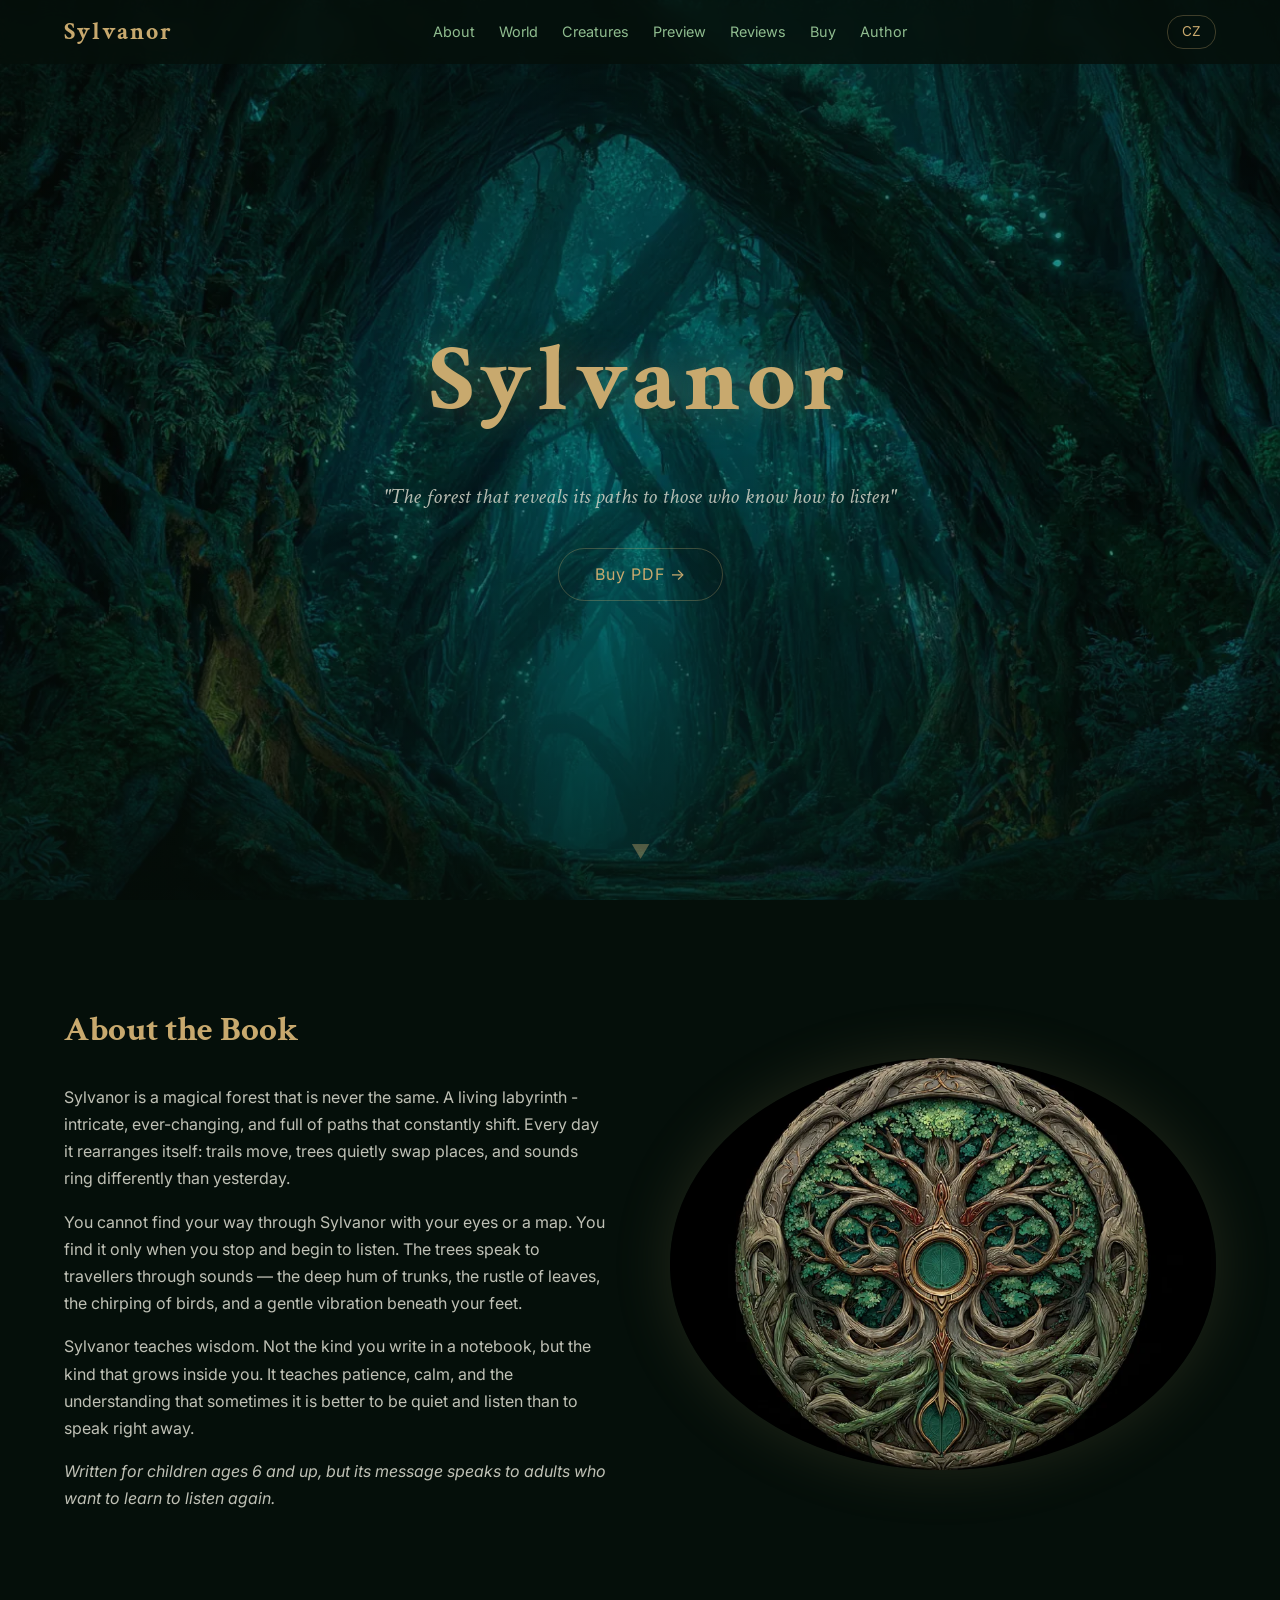
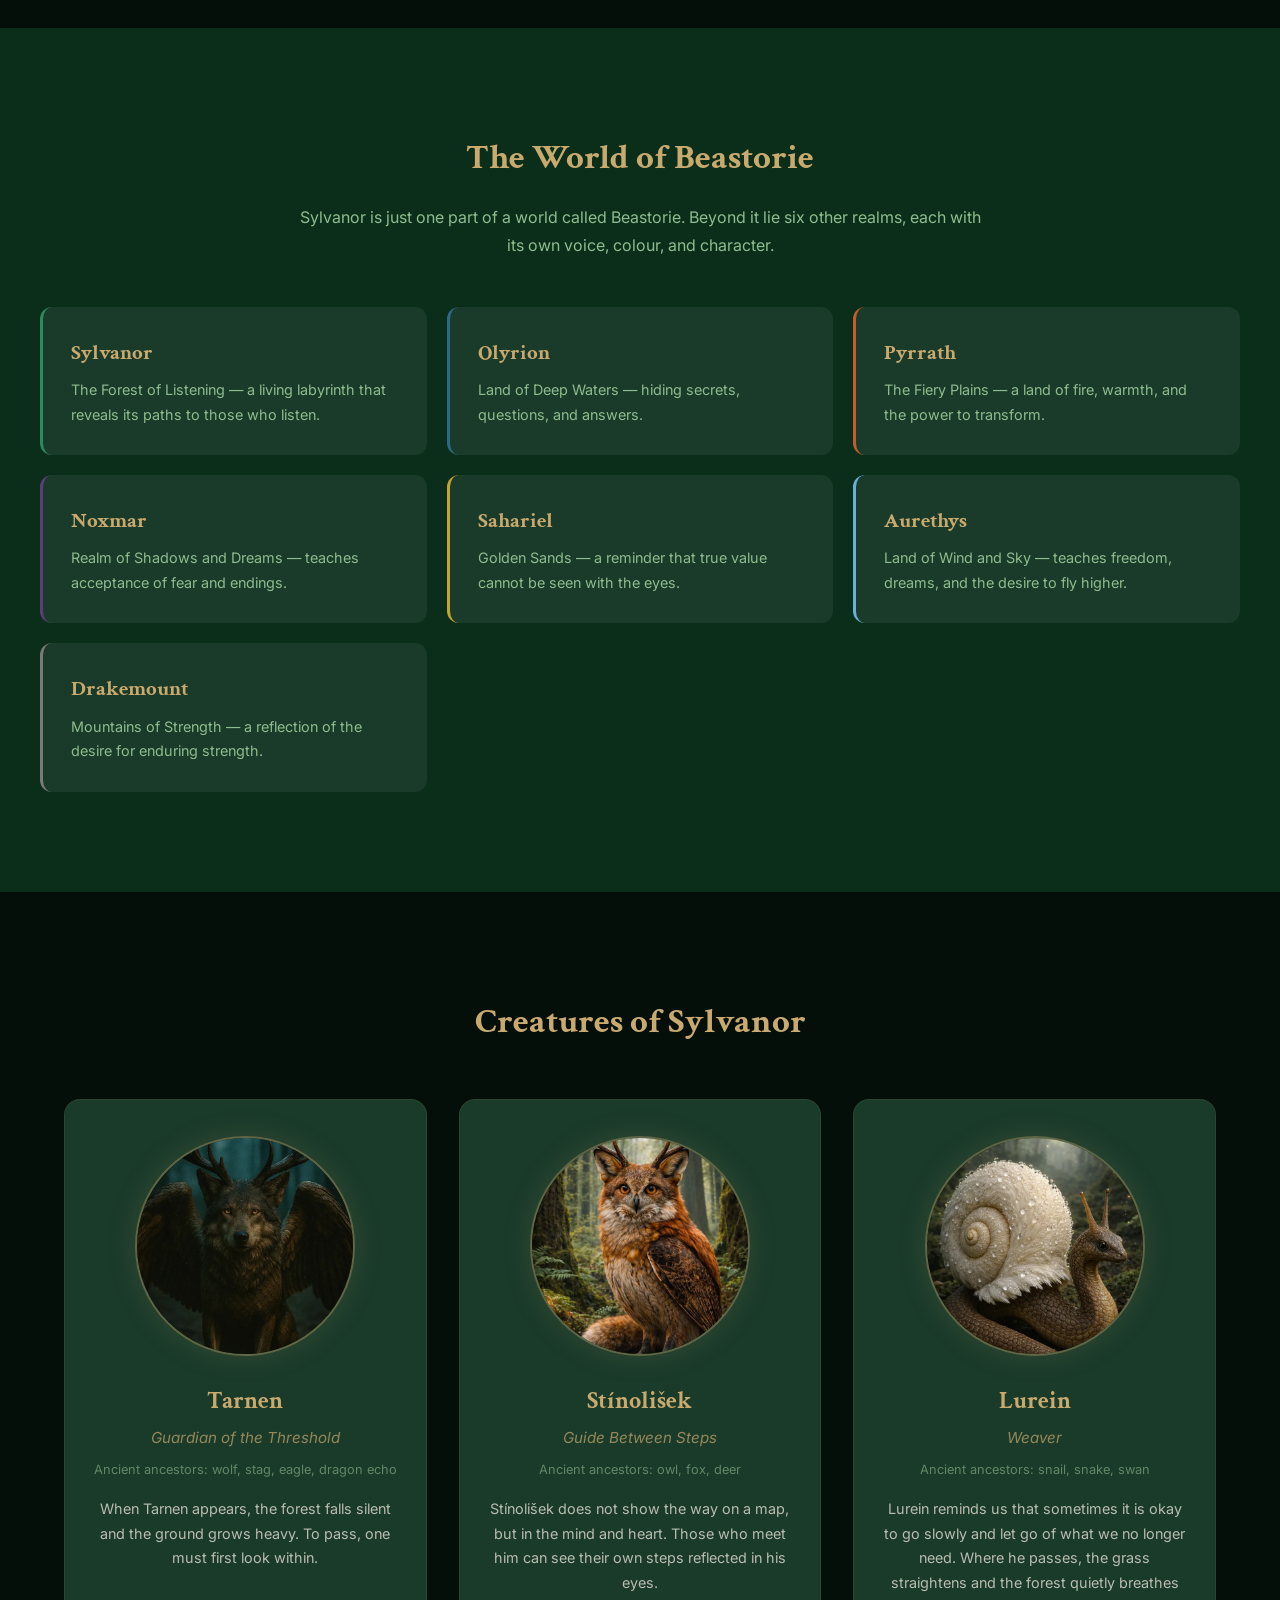
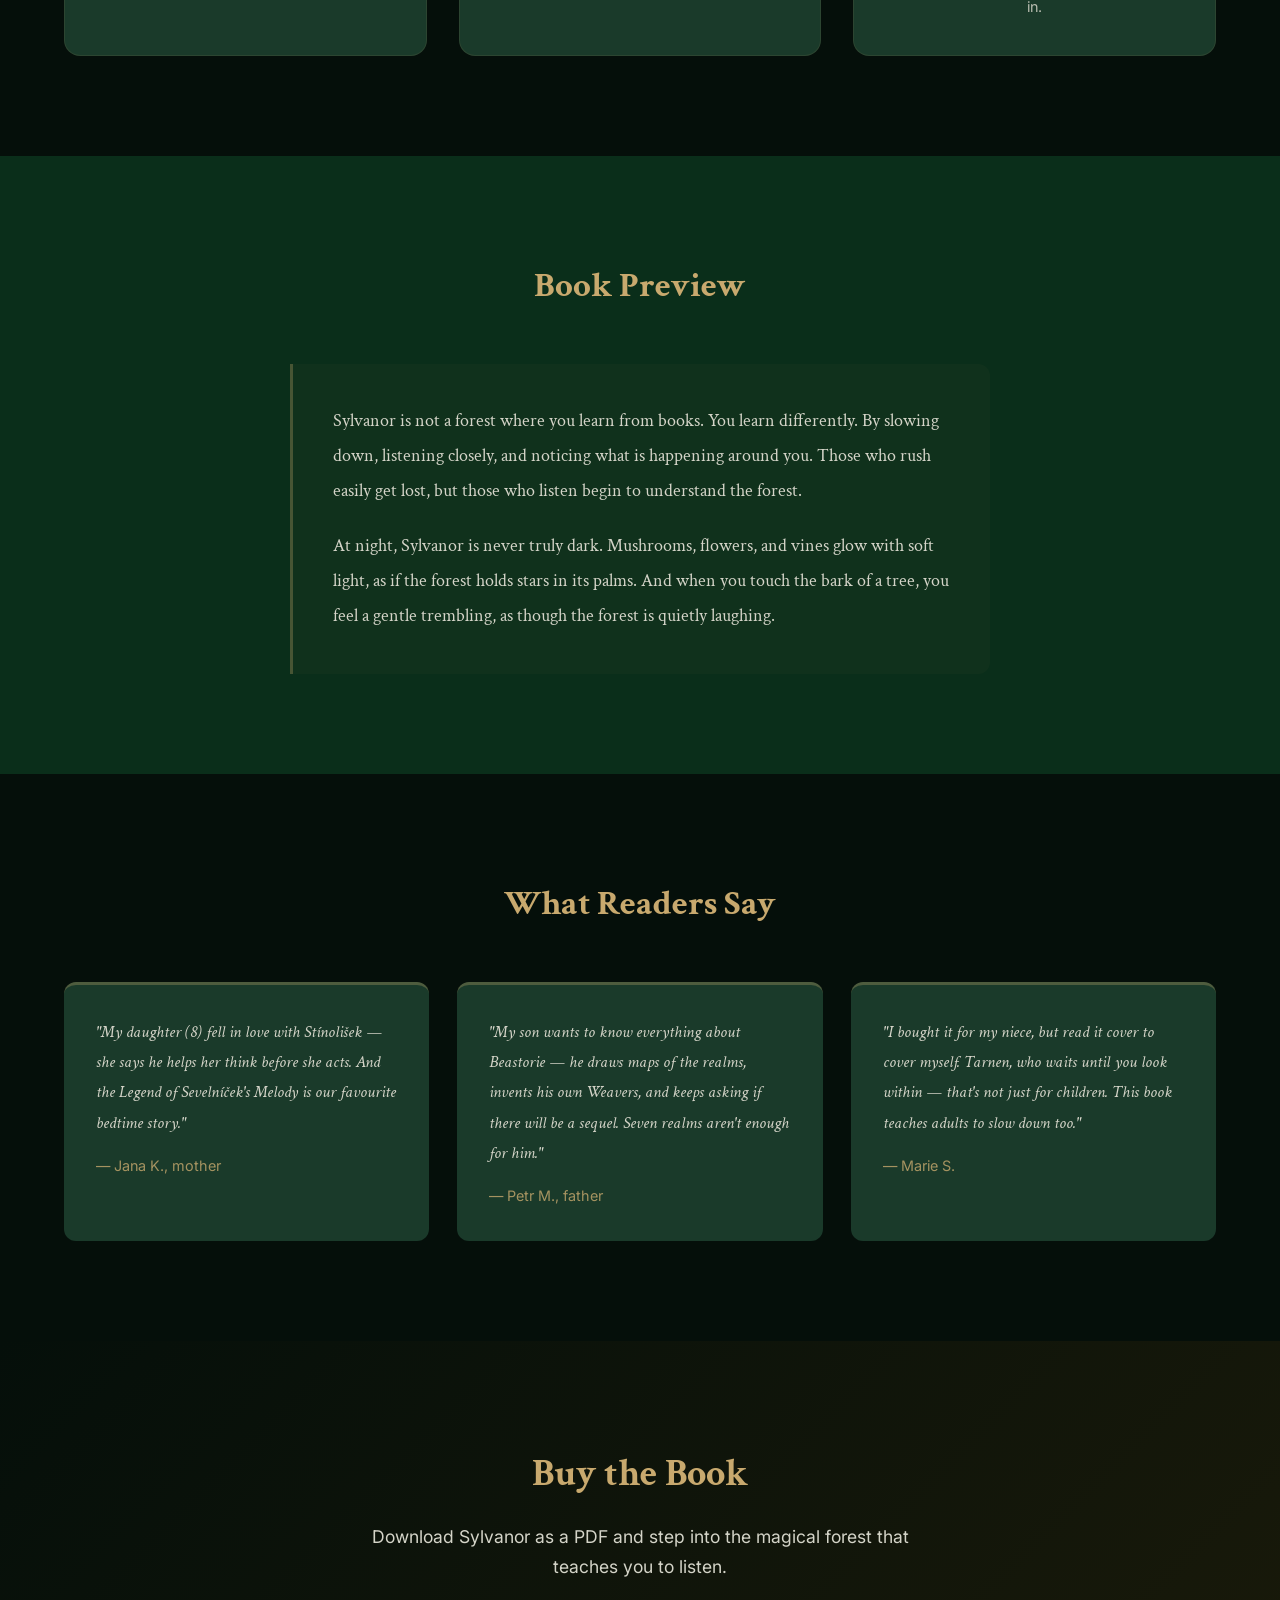
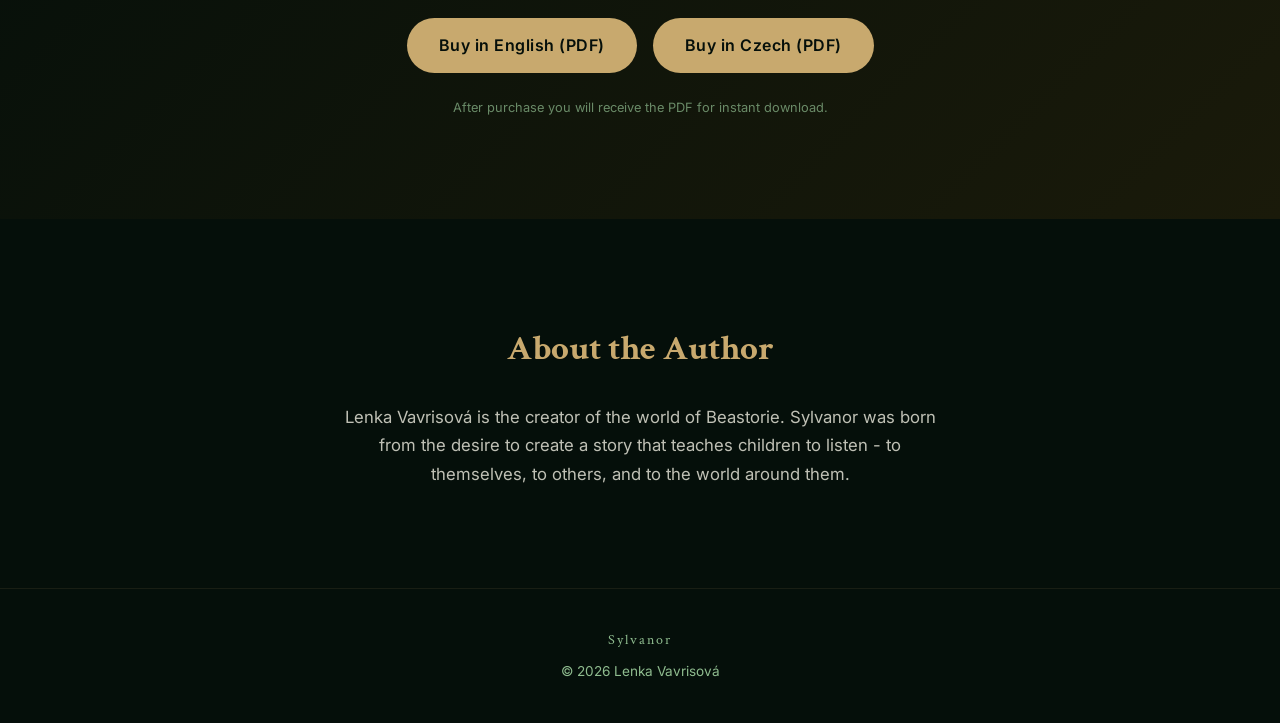
==== en/index.html @ 529f9b8f "feat(seo): oddělené jazykové verze s hreflang - kořen webu je čistě český, angličtina má vlastní URL" ====
<!DOCTYPE html>
<html lang="en">
<head>
  <meta charset="UTF-8">
  <meta name="viewport" content="width=device-width, initial-scale=1.0">
  <title>Sylvanor - The Forest That Reveals Its Paths to Those Who Listen</title>
  <meta name="description" content="Sylvanor - a magical forest full of mysterious creatures. A children's fantasy book, available as a PDF download.">
  <link rel="canonical" href="https://sylvanor.cz/en/">
  <link rel="alternate" hreflang="cs" href="https://sylvanor.cz/">
  <link rel="alternate" hreflang="en" href="https://sylvanor.cz/en/">
  <link rel="alternate" hreflang="x-default" href="https://sylvanor.cz/en/">
  <meta name="theme-color" content="#050f0a">
  <link rel="icon" type="image/png" sizes="32x32" href="/images/favicon-32.png">
  <link rel="apple-touch-icon" href="/images/apple-touch-icon.png">
  <meta property="og:type" content="website">
  <meta property="og:url" content="https://sylvanor.cz/en/">
  <meta property="og:title" content="Sylvanor - The Forest That Reveals Its Paths to Those Who Listen">
  <meta property="og:description" content="Sylvanor - a magical forest full of mysterious creatures. A children's fantasy book, available as a PDF download.">
  <meta property="og:image" content="https://sylvanor.cz/images/og-image.jpg">
  <meta property="og:image:width" content="1200">
  <meta property="og:image:height" content="630">
  <meta property="og:locale" content="en_US">
  <meta property="og:locale:alternate" content="cs_CZ">
  <meta name="twitter:card" content="summary_large_image">
  <link rel="preload" as="image" href="/images/hero-forest.webp">
  <script type="application/ld+json">
  {
    "@context": "https://schema.org",
    "@type": "Book",
    "name": "Sylvanor",
    "alternateName": "Sylvanor - The Forest That Reveals Its Paths to Those Who Listen",
    "author": { "@type": "Person", "name": "Lenka Vavrisová" },
    "description": "Sylvanor - a magical forest full of mysterious creatures. A children's fantasy book for ages 6 and up, available as a PDF download in English and Czech.",
    "bookFormat": "https://schema.org/EBook",
    "inLanguage": ["en", "cs"],
    "typicalAgeRange": "6+",
    "image": "https://sylvanor.cz/images/og-image.jpg",
    "url": "https://sylvanor.cz/en/",
    "offers": [
      {
        "@type": "Offer",
        "url": "https://vavrisova.gumroad.com/l/yztpnh",
        "availability": "https://schema.org/InStock"
      },
      {
        "@type": "Offer",
        "price": "199",
        "priceCurrency": "CZK",
        "url": "https://form.simpleshop.cz/V5B9l/buy/",
        "availability": "https://schema.org/InStock"
      }
    ]
  }
  </script>
  <link rel="preconnect" href="https://fonts.googleapis.com">
  <link rel="preconnect" href="https://fonts.gstatic.com" crossorigin>
  <link href="https://fonts.googleapis.com/css2?family=Crimson+Text:ital,wght@0,400;0,700;1,400&family=Inter:wght@400;600&display=swap" rel="stylesheet">
  <link rel="stylesheet" href="/css/style.css">
</head>
<body>

  <nav class="navbar" id="navbar">
    <div class="nav-container">
      <a href="#hero" class="nav-logo">Sylvanor</a>
      <button class="nav-hamburger" id="hamburger" aria-label="Menu">
        <span></span><span></span><span></span>
      </button>
      <ul class="nav-links" id="nav-links">
        <li><a href="#about">About</a></li>
        <li><a href="#world">World</a></li>
        <li><a href="#creatures">Creatures</a></li>
        <li><a href="#preview">Preview</a></li>
        <li><a href="#reviews">Reviews</a></li>
        <li><a href="#buy">Buy</a></li>
        <li><a href="#author">Author</a></li>
      </ul>
      <a href="/" class="lang-toggle" hreflang="cs" lang="cs">CZ</a>
    </div>
  </nav>

  <section id="hero" class="hero">
    <div class="hero-overlay"></div>
    <div class="hero-content">
      <h1 class="hero-title">Sylvanor</h1>
      <p class="hero-subtitle">"The forest that reveals its paths to those who know how to listen"</p>
      <a href="#buy" class="hero-cta">Buy PDF →</a>
    </div>
    <div class="hero-scroll">▼</div>
  </section>

  <section id="about" class="section about">
    <div class="about-grid fade-in">
      <div class="about-text">
        <h2>About the Book</h2>
        <p>Sylvanor is a magical forest that is never the same. A living labyrinth - intricate, ever-changing, and full of paths that constantly shift. Every day it rearranges itself: trails move, trees quietly swap places, and sounds ring differently than yesterday.</p>
        <p>You cannot find your way through Sylvanor with your eyes or a map. You find it only when you stop and begin to listen. The trees speak to travellers through sounds — the deep hum of trunks, the rustle of leaves, the chirping of birds, and a gentle vibration beneath your feet.</p>
        <p>Sylvanor teaches wisdom. Not the kind you write in a notebook, but the kind that grows inside you. It teaches patience, calm, and the understanding that sometimes it is better to be quiet and listen than to speak right away.</p>
        <p class="about-audience">Written for children ages 6 and up, but its message speaks to adults who want to learn to listen again.</p>
      </div>
      <div class="about-image">
        <img src="/images/emblem.webp" alt="Emblem of the children's book Sylvanor, a magical forest in a golden circle" width="800" height="603" loading="lazy">
      </div>
    </div>
  </section>

  <section id="world" class="section world">
    <h2 class="fade-in">The World of Beastorie</h2>
    <p class="world-intro fade-in">Sylvanor is just one part of a world called Beastorie. Beyond it lie six other realms, each with its own voice, colour, and character.</p>
    <div class="realm-grid">
      <div class="realm-card fade-in" style="--accent: #2d8a5e">
        <h3>Sylvanor</h3>
        <p>The Forest of Listening — a living labyrinth that reveals its paths to those who listen.</p>
      </div>
      <div class="realm-card fade-in" style="--accent: #2d6a8a">
        <h3>Olyrion</h3>
        <p>Land of Deep Waters — hiding secrets, questions, and answers.</p>
      </div>
      <div class="realm-card fade-in" style="--accent: #c45a2d">
        <h3>Pyrrath</h3>
        <p>The Fiery Plains — a land of fire, warmth, and the power to transform.</p>
      </div>
      <div class="realm-card fade-in" style="--accent: #5a3d7a">
        <h3>Noxmar</h3>
        <p>Realm of Shadows and Dreams — teaches acceptance of fear and endings.</p>
      </div>
      <div class="realm-card fade-in" style="--accent: #c4a42d">
        <h3>Sahariel</h3>
        <p>Golden Sands — a reminder that true value cannot be seen with the eyes.</p>
      </div>
      <div class="realm-card fade-in" style="--accent: #6baed6">
        <h3>Aurethys</h3>
        <p>Land of Wind and Sky — teaches freedom, dreams, and the desire to fly higher.</p>
      </div>
      <div class="realm-card fade-in" style="--accent: #7a7a7a">
        <h3>Drakemount</h3>
        <p>Mountains of Strength — a reflection of the desire for enduring strength.</p>
      </div>
    </div>
  </section>

  <section id="creatures" class="section creatures">
    <h2 class="fade-in">Creatures of Sylvanor</h2>
    <div class="creature-grid">
      <div class="creature-card fade-in">
        <img src="/images/tarnen.webp" alt="Tarnen, Guardian of the Threshold, a creature from the children's fantasy book Sylvanor" class="creature-img" width="640" height="960" loading="lazy">
        <h3>Tarnen</h3>
        <p class="creature-role">Guardian of the Threshold</p>
        <p class="creature-ancestors">Ancient ancestors: wolf, stag, eagle, dragon echo</p>
        <p>When Tarnen appears, the forest falls silent and the ground grows heavy. To pass, one must first look within.</p>
      </div>
      <div class="creature-card fade-in">
        <img src="/images/stinolisek.webp" alt="Stínolišek, Guide Between Steps, a creature from the children's fantasy book Sylvanor" class="creature-img" width="640" height="960" loading="lazy">
        <h3>Stínolišek</h3>
        <p class="creature-role">Guide Between Steps</p>
        <p class="creature-ancestors">Ancient ancestors: owl, fox, deer</p>
        <p>Stínolišek does not show the way on a map, but in the mind and heart. Those who meet him can see their own steps reflected in his eyes.</p>
      </div>
      <div class="creature-card fade-in">
        <img src="/images/lurein.webp" alt="Lurein, the Weaver, a creature from the children's fantasy book Sylvanor" class="creature-img" width="640" height="960" loading="lazy">
        <h3>Lurein</h3>
        <p class="creature-role">Weaver</p>
        <p class="creature-ancestors">Ancient ancestors: snail, snake, swan</p>
        <p>Lurein reminds us that sometimes it is okay to go slowly and let go of what we no longer need. Where he passes, the grass straightens and the forest quietly breathes in.</p>
      </div>
    </div>
  </section>

  <section id="preview" class="section preview">
    <h2 class="fade-in">Book Preview</h2>
    <blockquote class="preview-quote fade-in">
      <p>Sylvanor is not a forest where you learn from books. You learn differently. By slowing down, listening closely, and noticing what is happening around you. Those who rush easily get lost, but those who listen begin to understand the forest.</p>
      <p>At night, Sylvanor is never truly dark. Mushrooms, flowers, and vines glow with soft light, as if the forest holds stars in its palms. And when you touch the bark of a tree, you feel a gentle trembling, as though the forest is quietly laughing.</p>
    </blockquote>
  </section>

  <section id="reviews" class="section reviews">
    <h2 class="fade-in">What Readers Say</h2>
    <div class="review-grid">
      <div class="review-card fade-in">
        <p class="review-text">"My daughter (8) fell in love with Stínolišek — she says he helps her think before she acts. And the Legend of Sevelníček's Melody is our favourite bedtime story."</p>
        <p class="review-author">— Jana K., mother</p>
      </div>
      <div class="review-card fade-in">
        <p class="review-text">"My son wants to know everything about Beastorie — he draws maps of the realms, invents his own Weavers, and keeps asking if there will be a sequel. Seven realms aren't enough for him."</p>
        <p class="review-author">— Petr M., father</p>
      </div>
      <div class="review-card fade-in">
        <p class="review-text">"I bought it for my niece, but read it cover to cover myself. Tarnen, who waits until you look within — that's not just for children. This book teaches adults to slow down too."</p>
        <p class="review-author">— Marie S.</p>
      </div>
    </div>
  </section>

  <section id="buy" class="section buy">
    <div class="buy-content fade-in">
      <h2>Buy the Book</h2>
      <p class="buy-description">Download Sylvanor as a PDF and step into the magical forest that teaches you to listen.</p>
      <div class="buy-buttons">
        <a href="https://vavrisova.gumroad.com/l/yztpnh" target="_blank" rel="noopener" class="buy-btn buy-btn-primary">Buy in English (PDF)</a>
        <a href="https://form.simpleshop.cz/V5B9l/buy/" target="_blank" rel="noopener" class="buy-btn buy-btn-primary">Buy in Czech (PDF)</a>
      </div>
      <p class="buy-note">After purchase you will receive the PDF for instant download.</p>
    </div>
  </section>

  <section id="author" class="section author">
    <div class="author-content fade-in">
      <h2>About the Author</h2>
      <p>Lenka Vavrisová is the creator of the world of Beastorie. Sylvanor was born from the desire to create a story that teaches children to listen - to themselves, to others, and to the world around them.</p>
    </div>
  </section>

  <footer class="footer">
    <div class="footer-content">
      <p class="footer-logo">Sylvanor</p>
      <p>© 2026 Lenka Vavrisová</p>
    </div>
  </footer>

  <script src="/js/main.js"></script>
</body>
</html>
---- css/style.css ----
/* === Reset & Base === */
*, *::before, *::after { margin: 0; padding: 0; box-sizing: border-box; }

:root {
  --bg-darkest: #050f0a;
  --bg-dark: #0a2e1a;
  --bg-medium: #1a4a2e;
  --bg-card: #1a3a2a;
  --gold: #c8a96e;
  --gold-dim: rgba(200, 169, 110, 0.3);
  --text-light: #d4d4c8;
  --text-muted: #8fbc8f;
  --font-heading: 'Crimson Text', Georgia, serif;
  --font-body: 'Inter', system-ui, sans-serif;
}

html { scroll-behavior: smooth; }

body {
  font-family: var(--font-body);
  background: var(--bg-darkest);
  color: var(--text-light);
  line-height: 1.7;
}

/* === Navbar === */
.navbar {
  position: fixed;
  top: 0;
  left: 0;
  right: 0;
  z-index: 100;
  background: rgba(5, 15, 10, 0.8);
  backdrop-filter: blur(10px);
  transition: background 0.3s;
}
.navbar.scrolled { background: rgba(5, 15, 10, 0.95); }

.nav-container {
  max-width: 1200px;
  margin: 0 auto;
  padding: 0 24px;
  height: 64px;
  display: flex;
  align-items: center;
  justify-content: space-between;
}

.nav-logo {
  font-family: var(--font-heading);
  font-size: 1.5rem;
  font-weight: 700;
  color: var(--gold);
  text-decoration: none;
  letter-spacing: 2px;
}

.nav-links {
  display: flex;
  list-style: none;
  gap: 24px;
}
.nav-links a {
  color: var(--text-muted);
  text-decoration: none;
  font-size: 0.9rem;
  transition: color 0.3s;
}
.nav-links a:hover { color: var(--gold); }

.lang-toggle {
  background: transparent;
  border: 1px solid var(--gold-dim);
  color: var(--gold);
  padding: 4px 14px;
  border-radius: 16px;
  cursor: pointer;
  font-size: 0.85rem;
  font-family: var(--font-body);
  text-decoration: none;
  transition: background 0.3s;
}
.lang-toggle:hover { background: rgba(200, 169, 110, 0.1); }

.nav-hamburger {
  display: none;
  flex-direction: column;
  gap: 5px;
  background: none;
  border: none;
  cursor: pointer;
  padding: 4px;
}
.nav-hamburger span {
  width: 24px;
  height: 2px;
  background: var(--gold);
  transition: transform 0.3s;
}

/* === Section base === */
.section {
  max-width: 1200px;
  margin: 0 auto;
  padding: 100px 24px;
}

/* === Scroll animation === */
.fade-in {
  opacity: 0;
  transform: translateY(30px);
  transition: opacity 0.8s ease, transform 0.8s ease;
}
.fade-in.visible {
  opacity: 1;
  transform: translateY(0);
}

/* === Responsive === */
@media (max-width: 768px) {
  .nav-links {
    display: none;
    position: absolute;
    top: 64px;
    left: 0;
    right: 0;
    background: rgba(5, 15, 10, 0.95);
    flex-direction: column;
    padding: 16px 24px;
    gap: 12px;
  }
  .nav-links.open { display: flex; }
  .nav-hamburger { display: flex; }
}

/* === Hero === */
.hero {
  position: relative;
  height: 100vh;
  display: flex;
  align-items: center;
  justify-content: center;
  text-align: center;
  background: url('../images/hero-forest.webp') center/cover no-repeat;
  overflow: hidden;
}
.hero-overlay {
  position: absolute;
  inset: 0;
  background: linear-gradient(180deg, rgba(5,15,10,0.6) 0%, rgba(5,15,10,0.4) 50%, rgba(5,15,10,0.8) 100%);
}
.hero-content { position: relative; z-index: 1; padding: 0 24px; }
.hero-title {
  font-family: var(--font-heading);
  font-size: clamp(3rem, 8vw, 6rem);
  font-weight: 700;
  color: var(--gold);
  letter-spacing: 6px;
  text-shadow: 0 0 40px rgba(200,169,110,0.3);
  margin-bottom: 16px;
}
.hero-subtitle {
  font-family: var(--font-heading);
  font-style: italic;
  font-size: clamp(1rem, 2.5vw, 1.4rem);
  color: var(--text-light);
  opacity: 0.85;
  max-width: 600px;
  margin: 0 auto 32px;
}
.hero-cta {
  display: inline-block;
  border: 1px solid var(--gold-dim);
  color: var(--gold);
  padding: 12px 36px;
  border-radius: 30px;
  text-decoration: none;
  font-size: 1rem;
  letter-spacing: 1px;
  transition: background 0.3s, transform 0.3s;
}
.hero-cta:hover { background: rgba(200,169,110,0.15); transform: translateY(-2px); }
.hero-scroll {
  position: absolute;
  bottom: 32px;
  left: 50%;
  transform: translateX(-50%);
  color: var(--gold);
  opacity: 0.4;
  font-size: 1.2rem;
  animation: bounce 2s infinite;
  z-index: 1;
}
@keyframes bounce {
  0%, 100% { transform: translateX(-50%) translateY(0); }
  50% { transform: translateX(-50%) translateY(8px); }
}

/* === About === */
.about { background: var(--bg-darkest); }
.about-grid { display: grid; grid-template-columns: 1fr 1fr; gap: 60px; align-items: center; }
.about-text h2 { font-family: var(--font-heading); font-size: 2.2rem; color: var(--gold); margin-bottom: 24px; }
.about-text p { margin-bottom: 16px; color: var(--text-light); opacity: 0.9; }
.about-audience { font-style: italic; color: var(--gold); opacity: 0.8; margin-top: 8px; }
.about-image { display: flex; justify-content: center; }
.about-image img { max-width: 100%; height: auto; border-radius: 50%; box-shadow: 0 0 60px rgba(200,169,110,0.15); }
@media (max-width: 768px) {
  .about-grid { grid-template-columns: 1fr; gap: 32px; }
  .about-image { order: -1; }
  .about-image img { max-width: 250px; }
}

/* === World === */
.world { background: var(--bg-dark); max-width: 100%; padding: 100px 24px; }
.world h2 { font-family: var(--font-heading); font-size: 2.2rem; color: var(--gold); text-align: center; margin-bottom: 16px; }
.world-intro { text-align: center; max-width: 700px; margin: 0 auto 48px; color: var(--text-muted); }
.realm-grid { display: grid; grid-template-columns: repeat(3, 1fr); gap: 20px; max-width: 1200px; margin: 0 auto; }
.realm-card { background: var(--bg-card); border-radius: 12px; padding: 28px; border-left: 3px solid var(--accent); transition: transform 0.3s, box-shadow 0.3s; }
.realm-card:hover { transform: translateY(-4px); box-shadow: 0 8px 30px rgba(0,0,0,0.3); }
.realm-card h3 { font-family: var(--font-heading); font-size: 1.3rem; color: var(--gold); margin-bottom: 8px; }
.realm-card p { font-size: 0.9rem; color: var(--text-muted); }
@media (max-width: 1024px) { .realm-grid { grid-template-columns: repeat(2, 1fr); } }
@media (max-width: 768px) { .realm-grid { grid-template-columns: 1fr; } }

/* === Creatures === */
.creatures { background: var(--bg-darkest); }
.creatures h2 { font-family: var(--font-heading); font-size: 2.2rem; color: var(--gold); text-align: center; margin-bottom: 48px; }
.creature-grid { display: grid; grid-template-columns: repeat(3, 1fr); gap: 32px; }
.creature-card { background: var(--bg-card); border-radius: 16px; padding: 36px 28px; text-align: center; border: 1px solid rgba(200,169,110,0.1); transition: transform 0.3s, border-color 0.3s; }
.creature-card:hover { transform: translateY(-4px); border-color: var(--gold-dim); }
.creature-img { width: 220px; height: 220px; border-radius: 50%; object-fit: cover; border: 2px solid rgba(200,169,110,0.4); box-shadow: 0 0 30px rgba(200,169,110,0.15); margin-bottom: 16px; transition: border-radius 0.4s, width 0.4s, height 0.4s, object-fit 0.4s; }
.creature-card:hover .creature-img { border-radius: 16px; width: 260px; height: 300px; object-fit: contain; }
.creature-card h3 { font-family: var(--font-heading); font-size: 1.5rem; color: var(--gold); margin-bottom: 4px; }
.creature-role { font-size: 0.95rem; color: var(--gold); opacity: 0.7; font-style: italic; margin-bottom: 8px; }
.creature-ancestors { font-size: 0.8rem; color: var(--text-muted); opacity: 0.6; margin-bottom: 16px; }
.creature-card > p:last-of-type { color: var(--text-light); opacity: 0.85; font-size: 0.9rem; }
@media (max-width: 1024px) { .creature-grid { grid-template-columns: 1fr; max-width: 500px; margin: 0 auto; } }
@media (max-width: 768px) { .creature-img { width: 160px; height: 160px; } }

/* === Preview === */
.preview { background: var(--bg-dark); max-width: 100%; padding: 100px 24px; }
.preview h2 { font-family: var(--font-heading); font-size: 2.2rem; color: var(--gold); text-align: center; margin-bottom: 48px; }
.preview-quote { max-width: 700px; margin: 0 auto; padding: 40px; border-left: 3px solid var(--gold-dim); background: rgba(200,169,110,0.03); border-radius: 0 12px 12px 0; }
.preview-quote p { font-family: var(--font-heading); font-size: 1.15rem; line-height: 1.9; color: var(--text-light); margin-bottom: 20px; }
.preview-quote p:last-child { margin-bottom: 0; }

/* === Reviews === */
.reviews { background: var(--bg-darkest); }
.reviews h2 { font-family: var(--font-heading); font-size: 2.2rem; color: var(--gold); text-align: center; margin-bottom: 48px; }
.review-grid { display: grid; grid-template-columns: repeat(3, 1fr); gap: 28px; }
.review-card { background: var(--bg-card); border-radius: 12px; padding: 32px; border-top: 3px solid var(--gold-dim); }
.review-text { font-family: var(--font-heading); font-size: 1.05rem; line-height: 1.8; color: var(--text-light); margin-bottom: 16px; font-style: italic; }
.review-author { color: var(--gold); font-size: 0.9rem; opacity: 0.8; }
@media (max-width: 1024px) { .review-grid { grid-template-columns: 1fr; max-width: 500px; margin: 0 auto; } }

/* === Buy === */
.buy { background: linear-gradient(135deg, var(--bg-darkest), #1a1a0a); max-width: 100%; padding: 100px 24px; text-align: center; }
.buy-content { max-width: 600px; margin: 0 auto; }
.buy h2 { font-family: var(--font-heading); font-size: 2.4rem; color: var(--gold); margin-bottom: 16px; }
.buy-description { color: var(--text-light); margin-bottom: 36px; font-size: 1.1rem; }
.buy-buttons { display: flex; gap: 16px; justify-content: center; flex-wrap: wrap; margin-bottom: 24px; }
.buy-btn { display: inline-block; padding: 14px 32px; border-radius: 30px; text-decoration: none; font-size: 1rem; font-weight: 600; letter-spacing: 0.5px; transition: transform 0.3s, box-shadow 0.3s; }
.buy-btn-primary { background: var(--gold); color: var(--bg-darkest); }
.buy-btn-primary:hover { transform: translateY(-2px); box-shadow: 0 8px 30px rgba(200,169,110,0.3); }
.buy-alt { color: var(--text-muted); font-size: 0.9rem; margin-bottom: 12px; }
.buy-alt a { color: var(--gold); text-decoration: underline; }
.buy-note { color: var(--text-muted); font-size: 0.8rem; opacity: 0.7; }

/* === Author === */
.author { background: var(--bg-darkest); text-align: center; }
.author-content { max-width: 600px; margin: 0 auto; }
.author h2 { font-family: var(--font-heading); font-size: 2.2rem; color: var(--gold); margin-bottom: 24px; }
.author p { color: var(--text-light); opacity: 0.9; font-size: 1.05rem; }

/* === Footer === */
.footer { background: var(--bg-darkest); border-top: 1px solid rgba(200,169,110,0.1); padding: 40px 24px; text-align: center; }
.footer-logo { font-family: var(--font-heading); font-size: 1.3rem; color: var(--gold); letter-spacing: 2px; margin-bottom: 8px; }
.footer p { color: var(--text-muted); font-size: 0.85rem; }
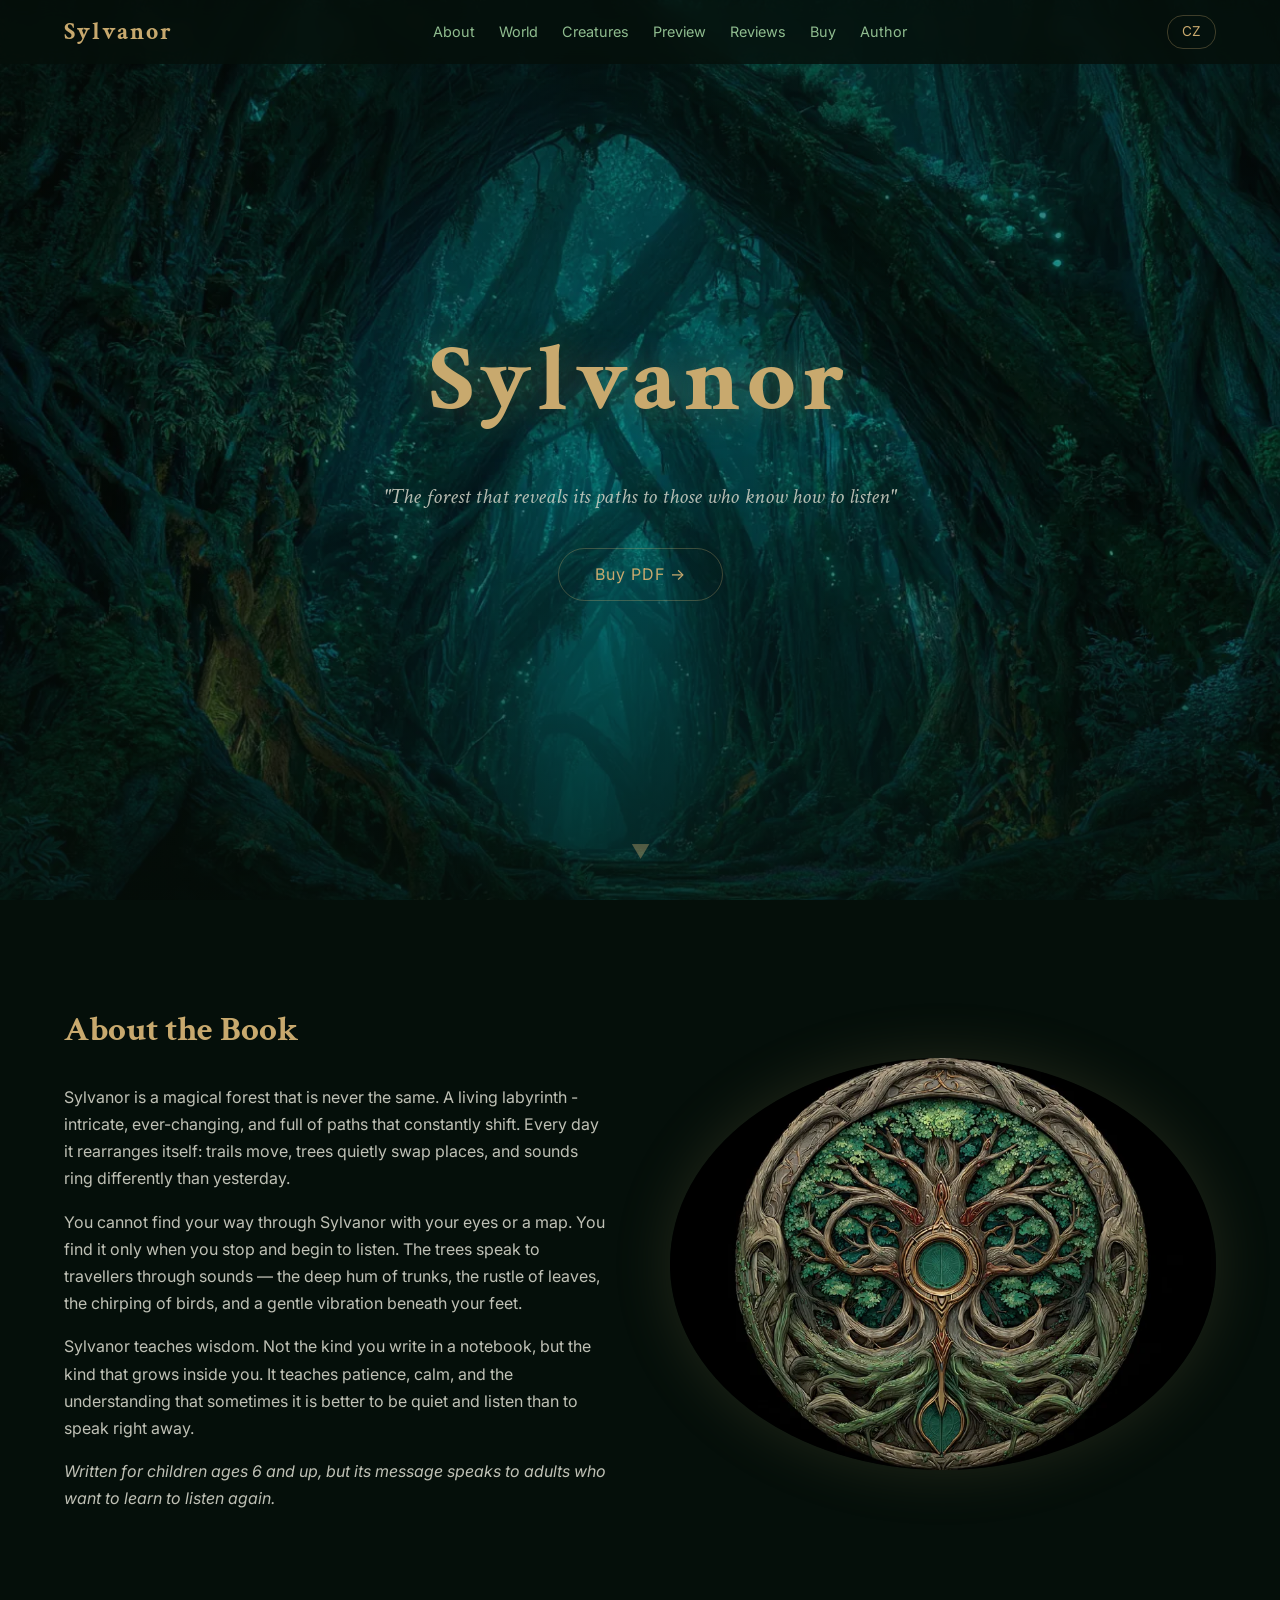
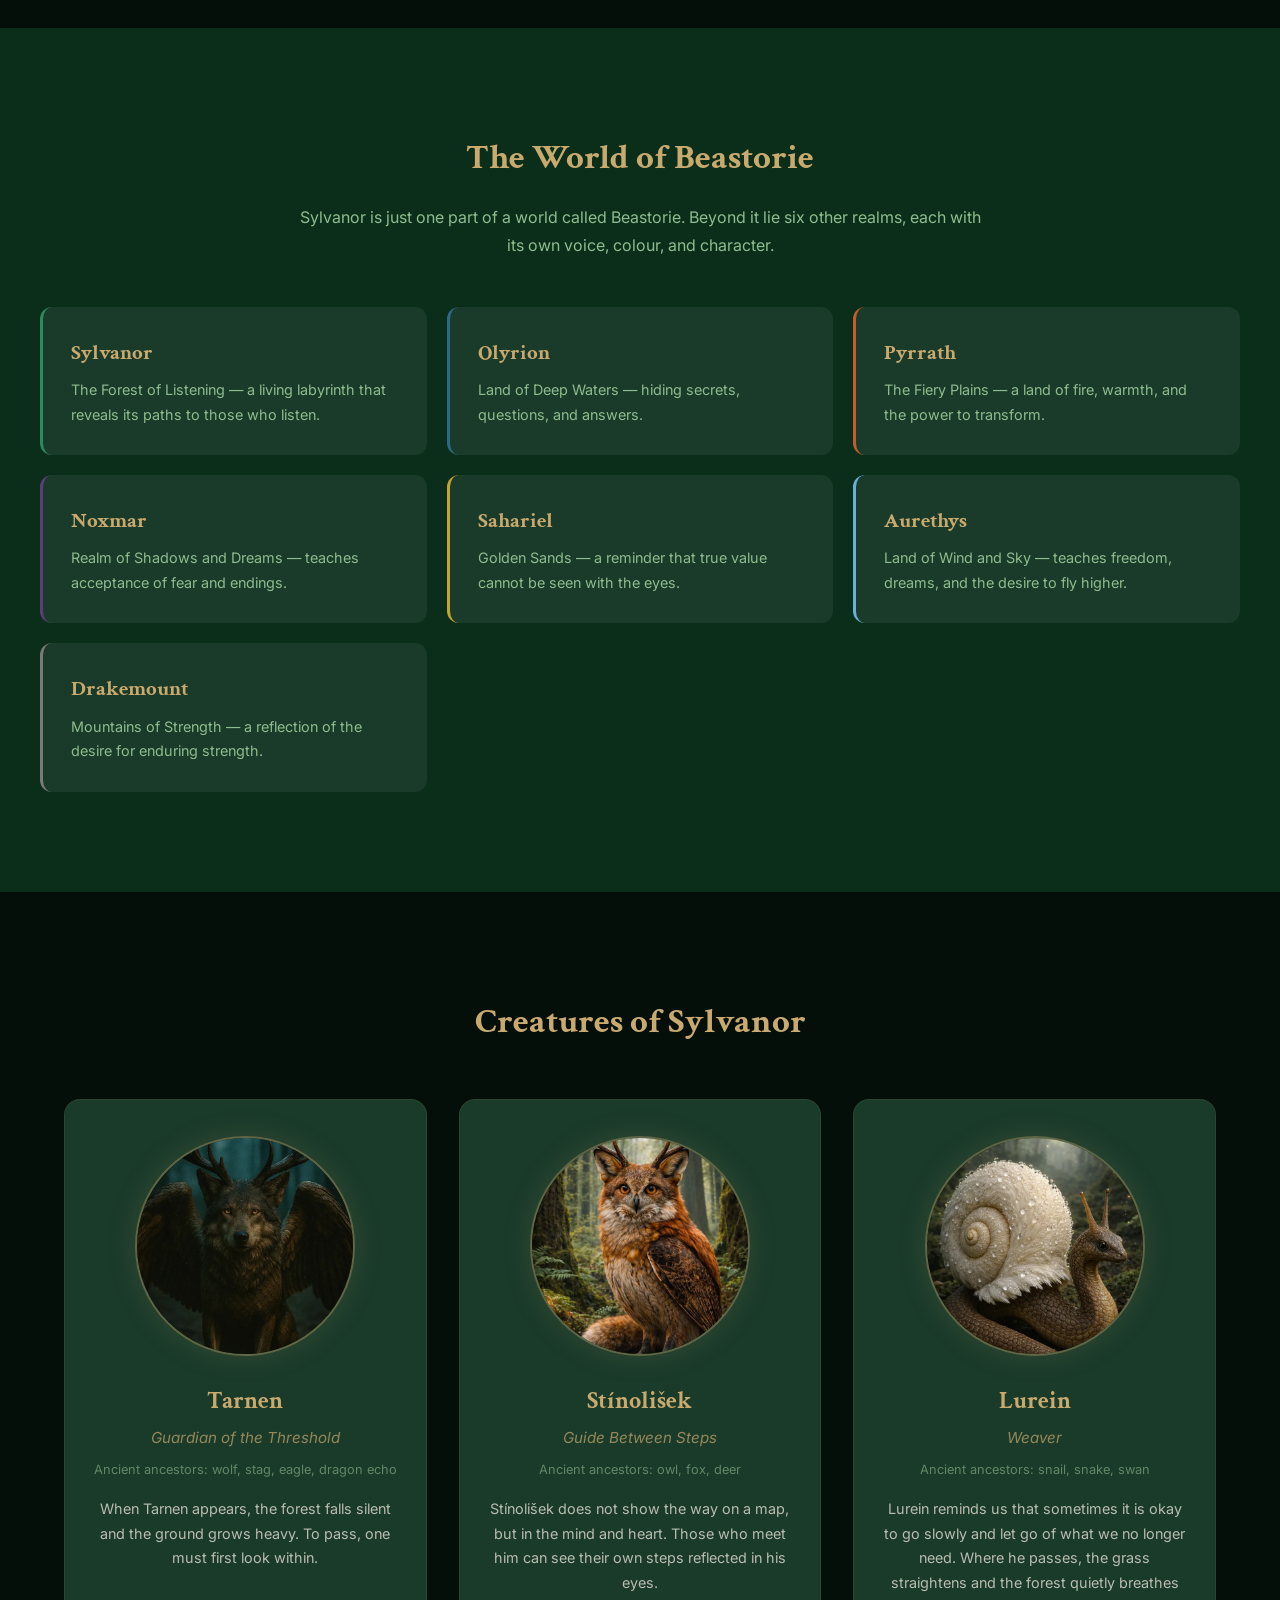
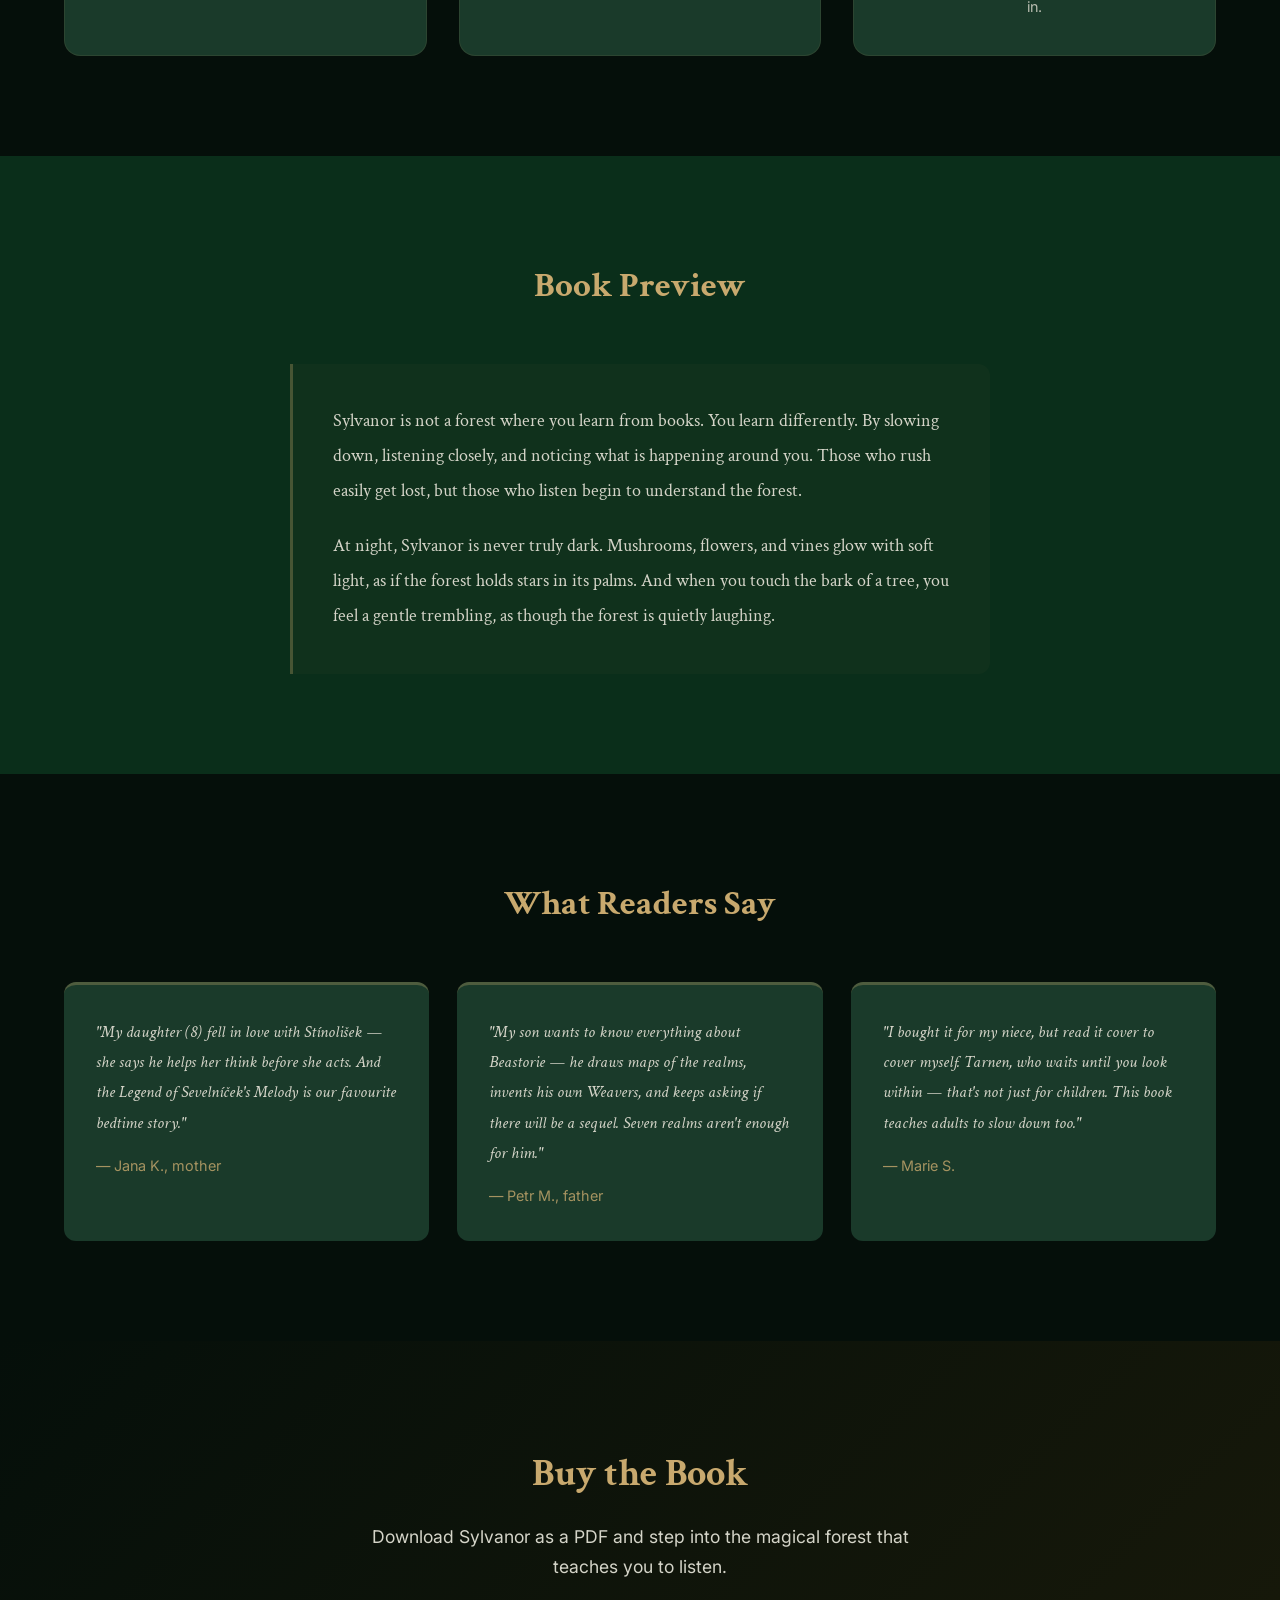
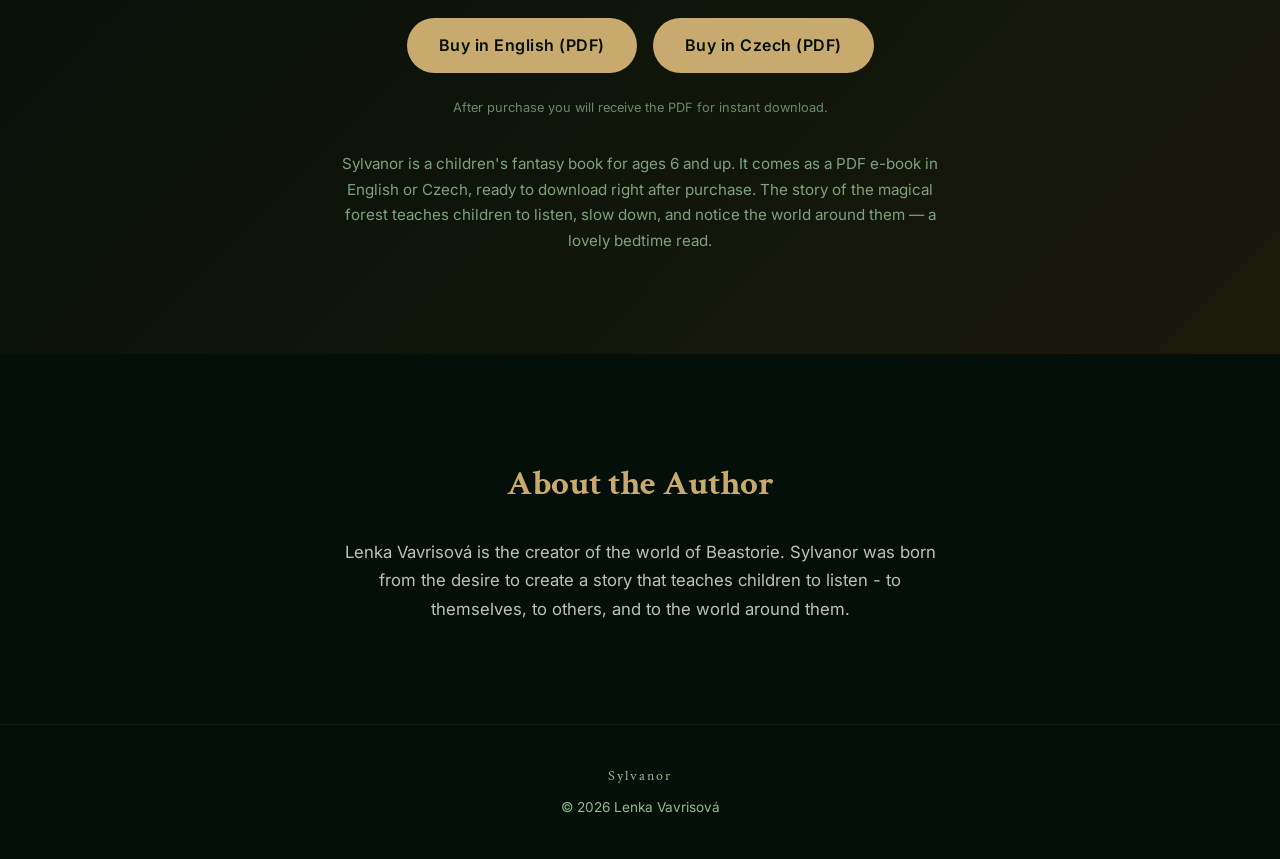
==== commit 7485191b: "feat(seo): věcný odstavec s klíčovými slovy (CZ + EN) Do sekce Koupit přibyl odstavec, který stránce" ====
--- a/en/index.html
+++ b/en/index.html
@@ -200,6 +200,7 @@
         <a href="https://form.simpleshop.cz/V5B9l/buy/" target="_blank" rel="noopener" class="buy-btn buy-btn-primary">Buy in Czech (PDF)</a>
       </div>
       <p class="buy-note">After purchase you will receive the PDF for instant download.</p>
+      <p class="buy-blurb">Sylvanor is a children's fantasy book for ages 6 and up. It comes as a PDF e-book in English or Czech, ready to download right after purchase. The story of the magical forest teaches children to listen, slow down, and notice the world around them — a lovely bedtime read.</p>
     </div>
   </section>
 
--- a/css/style.css
+++ b/css/style.css
@@ -265,6 +265,7 @@
 .buy-alt { color: var(--text-muted); font-size: 0.9rem; margin-bottom: 12px; }
 .buy-alt a { color: var(--gold); text-decoration: underline; }
 .buy-note { color: var(--text-muted); font-size: 0.8rem; opacity: 0.7; }
+.buy-blurb { color: var(--text-muted); font-size: 0.95rem; margin-top: 32px; opacity: 0.85; }
 
 /* === Author === */
 .author { background: var(--bg-darkest); text-align: center; }
